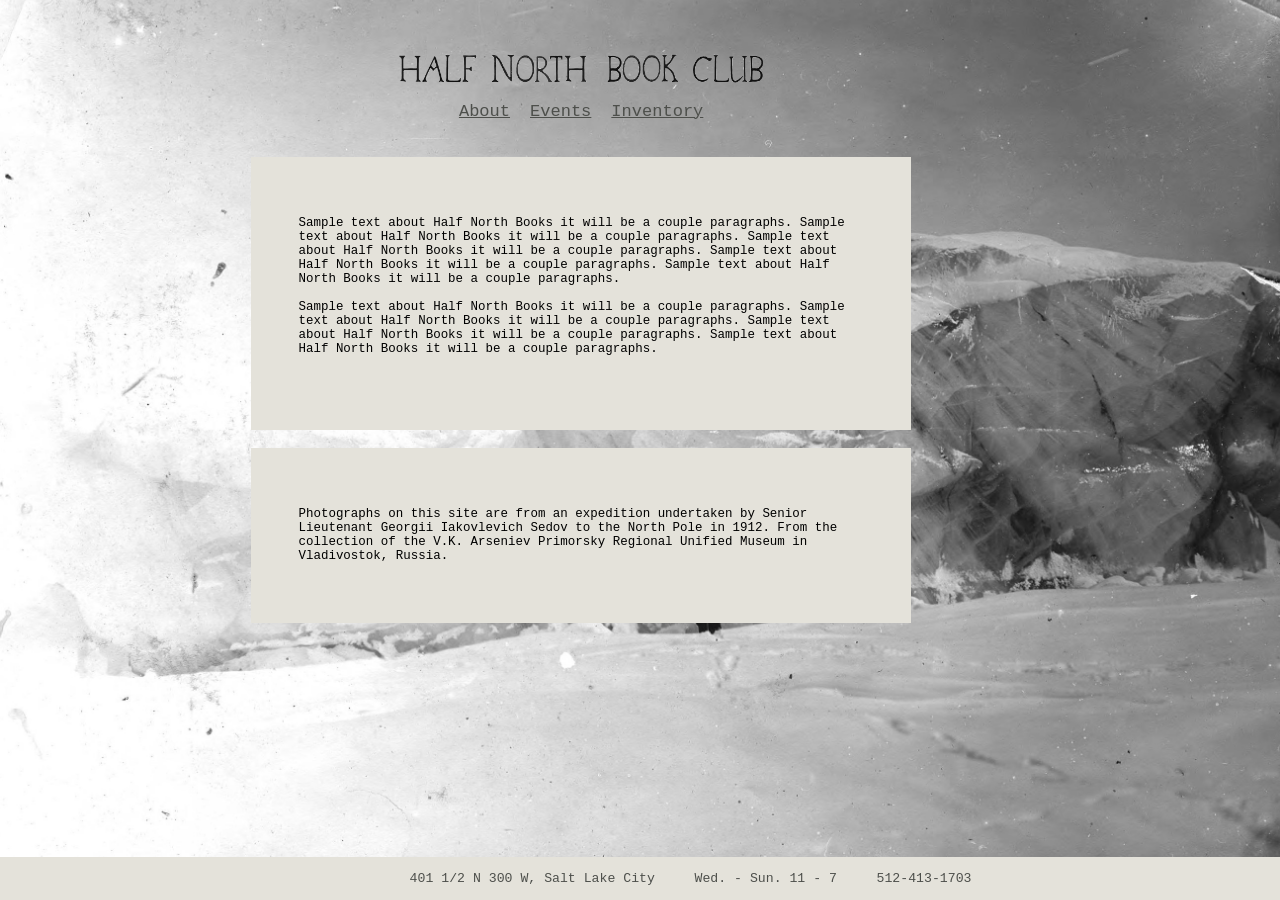
==== about.html @ c417ef38 "Unfolder" ====
<html>
<head>

<link rel="stylesheet" href="carter.css">
<title>Half North Book Club</title>
<link rel="icon" type="image/x-icon" href="Images/Logos/favicon.png">
<meta name="viewport" content="width=device-width, initial-scale=1, shrink-to-fit=no">
<style>

body {
  margin: 4%;
  background-color: #e4e2da;
  background-image: url("Images/Backgrounds/arctic2.jpg");
  background-repeat: no-repeat;
  background-attachment: fixed;
  background-size: cover;
  background-position: center;}


.menu a:hover {
font-style: italic;
}

 /* SMALL SCREENS */
@media screen and (max-width: 700px) {

  .responsive {
    width: 85%;
  margin-left: 10%;
}

  .menu a {
    font-size: calc(12px + 0.75vw);
    margin: 1%;
    line-height: 110%;
    }

    div.about {
        width: 80%;
        margin-left: 8%;
        margin-right: 10%;
        padding: 2%;
            }

            .about p {
              font-size: calc(11px + 0.75vw);
            }


              footer {
        padding: 1px;
        padding-left: 2%;
        font-family: 'Courier New', monospace;
      font-size: calc(10px + 0.25vw); }


body {
  margin: 0%;
  margin-top: 1%;
}
}

</style>
</head>


<body>

<div class = "menu">
  <a href="index.html"><img src="Images/Logos/wordmarkwide.png" class="responsive"></a><br>
  <a href="about.html">About</a> &nbsp;&nbsp;&nbsp; <a href="events.html">Events</a> &nbsp;&nbsp;&nbsp; <a href="inventory.html">Inventory</a>
  <br><br><br>
</div>

<div class = "about">
<p> Sample text about Half North Books it will be a couple paragraphs. Sample text about Half North Books it will be a couple paragraphs. Sample text about Half North Books it will be a couple paragraphs. Sample text about Half North Books it will be a couple paragraphs. Sample text about Half North Books it will be a couple paragraphs.
  <br> <br>
  Sample text about Half North Books it will be a couple paragraphs. Sample text about Half North Books it will be a couple paragraphs. Sample text about Half North Books it will be a couple paragraphs. Sample text about Half North Books it will be a couple paragraphs.
<br> <br> </div>
<br>
<div class="about">
<p> Photographs on this site are from an expedition undertaken by Senior Lieutenant Georgii Iakovlevich Sedov to the North Pole in 1912. From the collection of  the V.K. Arseniev Primorsky Regional Unified Museum in Vladivostok, Russia.
</p> </div>

<footer>
  <p>401 1/2 N 300 W, Salt Lake City &nbsp;&nbsp;&nbsp; Wed. - Sun. 11 - 7 &nbsp;&nbsp;&nbsp; 512-413-1703 </p>
</footer>
---- carter.css ----
body {
  margin: 15%;
  margin-top: 5%;
  background-color: #e4e2da;
}

/* HOME */

div.menu {
  width: 90%;
  text-align: center;
}

  .menu h1 {
    font-family: 'Courier New', monospace;
    font-variation-settings: 'wght' 100;
    color: #4d4f4b;
    font-size: calc(28px + 0.95vw);
  }

  .menu a {
    font-family: 'Courier New', monospace;
    color: #4d4f4b;
    font-size: calc(10px + 0.55vw);
    }

  .menu p {
    font-family: 'Courier New', monospace;
    font-size: calc(8px + 0.35vw);
        text-align: left;
    color: #4d4f4b;
    width: 65%;
    max-width: 1000px;
    height: auto;
    display: block;
    margin-left: auto;
    margin-right: auto;
  }

 /* ABOUT */

  div.about {
  background-color: #e4e2da;
  text-align: left;
  width: 48%;
  height: auto;
  display: block;
  margin-left: 17%;
  margin-right: auto;
  padding: 4%
}

  .about h1  {
  font-family: 'Courier New', monospace;
      font-variation-settings: 'wght' 500;
    text-align: center;
    color: #4d4f4b;
  }

  .about p {
      font-family: 'Courier New', monospace;
      font-size: calc(8px + 0.35vw);
        }

         /* PHOTOS */
        .responsive {
          width: 35%;
          max-width: 1000px;
          height: auto;
          display: block;
          margin-left: auto;
          margin-right: auto;
        }

        footer {
            position: fixed;
            left: 0;
            bottom: 0;
            width: 100%;
            background-color: #e4e2da;
            max-height: 5%;
            color: #4d4f4b;
            padding: 1px;
            padding-left: 32%;
            font-family: 'Courier New', monospace;
            font-size: calc(10px + 0.25vw);
          }
        }

 /* SMALL SCREENS */

@media screen and (max-width: 700px) {

  body {
    margin: 12%;
    margin-top: 25%;
    }


  div.about {
      width: 80%;
      margin-left: 3%;
      margin-right: 3%;
      padding: 2%;
          }

  .about p {
   font-family: 'Courier New', monospace;
   font-size: calc(12px + 0.45vw);
                }

              }
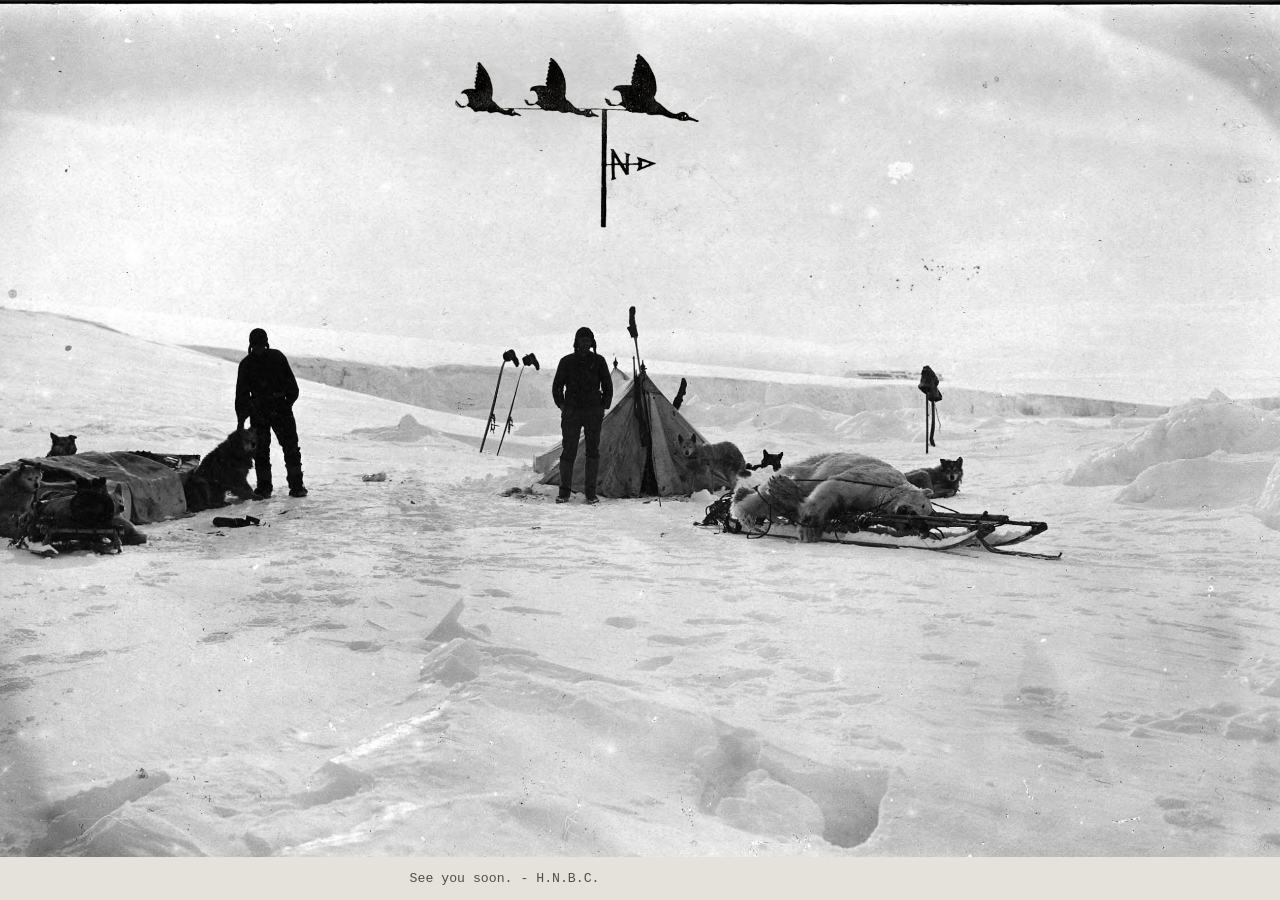
==== commit ccbd602c: "placeholders" ====
--- a/about.html
+++ b/about.html
@@ -10,11 +10,20 @@
 body {
   margin: 4%;
   background-color: #e4e2da;
-  background-image: url("Images/Backgrounds/arctic2.jpg");
+  background-image: url("Images/Backgrounds/arctic3.jpg");
   background-repeat: no-repeat;
   background-attachment: fixed;
   background-size: cover;
-  background-position: center;}
+  background-position: top center;}
+
+.homepage {
+  width: 27%;
+  max-width: 1000px;
+  height: auto;
+  display: block;
+  margin-left: auto;
+  margin-right: auto;
+}
 
 
 .menu a:hover {
@@ -24,34 +33,28 @@
  /* SMALL SCREENS */
 @media screen and (max-width: 700px) {
 
-  .responsive {
-    width: 85%;
-  margin-left: 10%;
-}
+  .homepage {
+    width: 51%;
+    max-width: 1000px;
+    height: auto;
+    display: block;
+    margin-left: auto;
+    margin-right: auto;
+  }
 
   .menu a {
-    font-size: calc(12px + 0.75vw);
-    margin: 1%;
-    line-height: 110%;
+    font-size: calc(16px + 0.75vw);
+    margin: 16%;
+    margin-left: 30%;
+    line-height: 170%;
     }
-
-    div.about {
-        width: 80%;
-        margin-left: 8%;
-        margin-right: 10%;
-        padding: 2%;
-            }
-
-            .about p {
-              font-size: calc(11px + 0.75vw);
-            }
-
 
               footer {
         padding: 1px;
         padding-left: 2%;
         font-family: 'Courier New', monospace;
       font-size: calc(10px + 0.25vw); }
+
 
 
 body {
@@ -67,21 +70,10 @@
 <body>
 
 <div class = "menu">
-  <a href="index.html"><img src="Images/Logos/wordmarkwide.png" class="responsive"></a><br>
-  <a href="about.html">About</a> &nbsp;&nbsp;&nbsp; <a href="events.html">Events</a> &nbsp;&nbsp;&nbsp; <a href="inventory.html">Inventory</a>
+  <a href = "events.html"><img src="Images/Logos/angled.png" class="homepage"> <br><br><br>
   <br><br><br>
 </div>
 
-<div class = "about">
-<p> Sample text about Half North Books it will be a couple paragraphs. Sample text about Half North Books it will be a couple paragraphs. Sample text about Half North Books it will be a couple paragraphs. Sample text about Half North Books it will be a couple paragraphs. Sample text about Half North Books it will be a couple paragraphs.
-  <br> <br>
-  Sample text about Half North Books it will be a couple paragraphs. Sample text about Half North Books it will be a couple paragraphs. Sample text about Half North Books it will be a couple paragraphs. Sample text about Half North Books it will be a couple paragraphs.
-<br> <br> </div>
-<br>
-<div class="about">
-<p> Photographs on this site are from an expedition undertaken by Senior Lieutenant Georgii Iakovlevich Sedov to the North Pole in 1912. From the collection of  the V.K. Arseniev Primorsky Regional Unified Museum in Vladivostok, Russia.
-</p> </div>
-
 <footer>
-  <p>401 1/2 N 300 W, Salt Lake City &nbsp;&nbsp;&nbsp; Wed. - Sun. 11 - 7 &nbsp;&nbsp;&nbsp; 512-413-1703 </p>
+  <p>See you soon. - H.N.B.C.</p>
 </footer>
